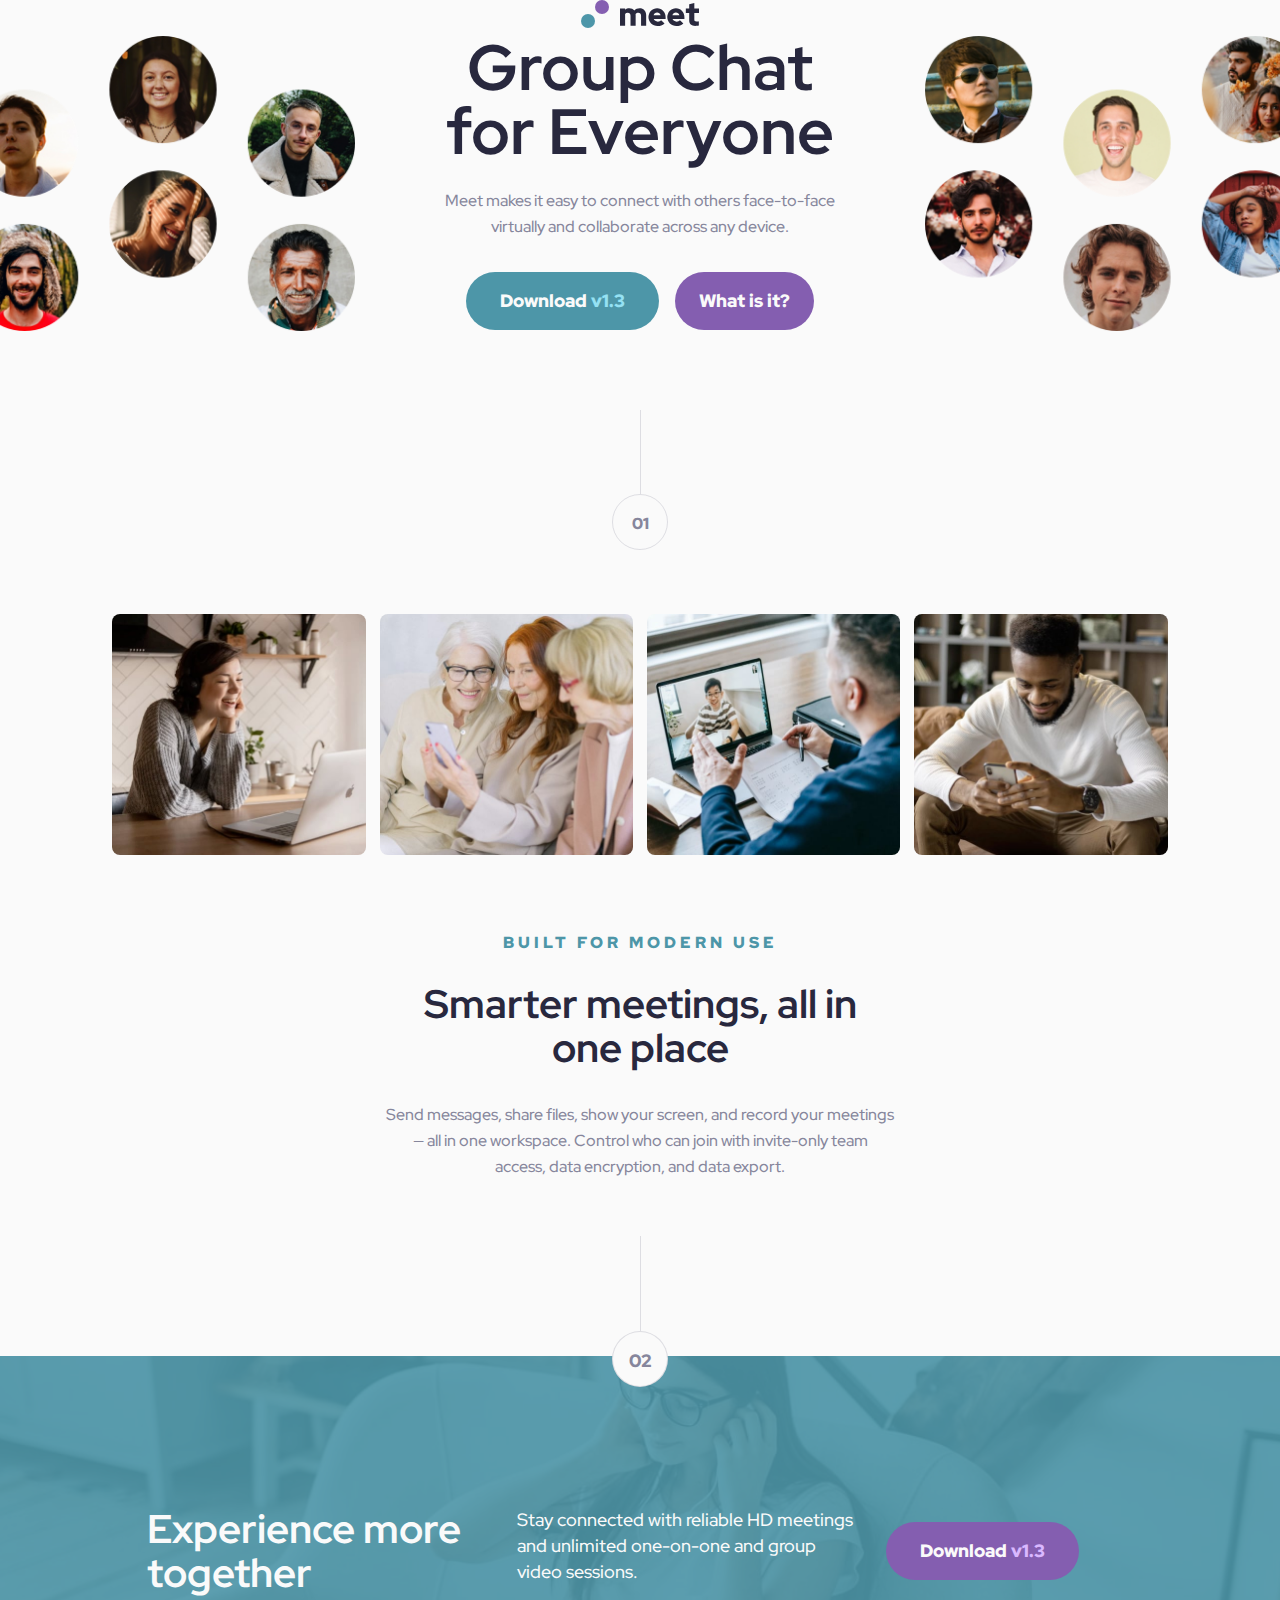
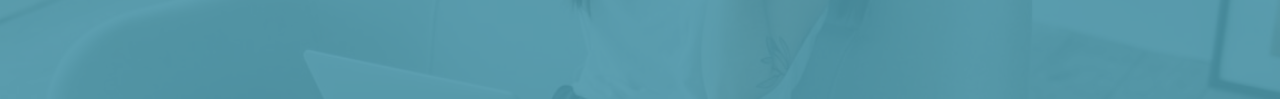
==== HTML_Dia2/index.html @ 24345205 "challenge" ====
<!DOCTYPE html>
<html lang="en">
<head>
  <meta charset="UTF-8">
  <meta content="width=device-width, initial-scale=1" name="viewport" />
  <link rel="stylesheet" href="css/main.css">
  <link rel="icon" type="image/png" sizes="32x32" href="./assets/favicon-32x32.png">

  <title>Frontend Mentor | Meet Landing Page</title>
</head>

<body>
  <header>
    <img src="assets/logo.svg" alt="meet logo" class="mainlogo">
    <div class="header-container">
      <img src="assets/image-hero-left.png" alt="faces" class="hero-left">
      <img src="assets/image-hero-right.png" alt="faces" class="hero-right">
    </div>
    <img src="assets/image-hero.png" alt="faces" class="hero-mobile">
    <div class="text-container">
      <h1>
        Group Chat
        for Everyone
      </h1>
      <p>
        Meet makes it easy to connect with others face-to-face virtually and collaborate across any device.
      </p>
    </div>
    <div class="flex-btn">
      <button class="download"> Download <span class="version">v1.3</span></button>
      <button class="about">What is it?
    </div>
  </header>
  <main class="main-content">
    <div class="line"></div>
    <div class="nro1"> 01</div>
    <div class="image-grid">
      <img src="assets/image-woman-in-videocall.jpg" alt="woman in video call" class="img1">
      <img src="assets/image-women-videochatting.jpg" alt="women video chatting" class="img2">
      <img src="assets/image-men-in-meeting.jpg" alt="man in meeting" class="img3">
      <img src="assets/image-man-texting.jpg" alt="man texting" class="img4">
    </div>
    <div class="text-container">
      <h3>Built for modern use</h3>

      <h2>Smarter meetings, all in one place</h2>

      <p>Send messages, share files, show your screen, and record your meetings — all in one
        workspace. Control who can join with invite-only team access, data encryption, and data export.</p>
    </div>
  </main>

  <footer>
    <div class="overlay"></div>
    <div class="line"></div>
    <div class="nro2">02</div>
    <div class="flex-container">
      <h2>Experience more together</h2>
      <p>Stay connected with reliable HD meetings and unlimited one-on-one and group video sessions.</p>

      <button class="download"> Download <span class="version">v1.3</span></button>
    </div>
  </footer>
</body>
</html>
---- HTML_Dia2/css/main.css ----
@import url("https://fonts.googleapis.com/css2?family=Red+Hat+Display:wght@500;900&display=swap");
* {
  padding: 0;
  margin: 0;

          box-sizing: border-box;
}

body {
  font-family: "Red Hat Display", sans-serif;
  font-weight: 500;
  line-height: 1.625rem;
  color: #86869c;
  background: #fafafa;
}

header {

  display: flex;

          flex-direction: column;
  text-align: center;
  position: relative;
  overflow-x: hidden;

          align-items: center;

          justify-content: center;
}

header .logo {
  margin: 3rem auto 6.75rem auto;
}

header .hero-mobile {
  width: 110%;
}

header .header-container {
  display: none;
}

header .text-container {
  margin-top: 3rem;
  margin-bottom: 2rem;
}

header h1 {
  color: #28283e;
  font-size: 2.5rem;
  line-height: 2.75rem;
  margin-bottom: 1.5rem;
  padding: 0 3.71rem;
}

header p {
  line-height: 1.625rem;
  font-weight: 500;
  font-size: 1rem;
  padding: 0 1.5rem;
}

header .download,
header .about {
  display: block;
  margin: 0 auto;
}

header .download {
  margin-bottom: 1rem;
}

.download,
.about {
  font-family: "Red Hat Display", sans-serif;
  font-size: 1.125rem;
  font-weight: 900;
  line-height: 1.625rem;
  color: #fafafa;
  
  transition: 0.2s ease-in-out;
  padding: 1rem 0;
  border-radius: 1.812rem;
  border: none;
  outline: none;
  cursor: pointer;
}

.download {
  background-color: #4d96a8;
  width: 12.06rem;
}

.download .version {
  color: #95e1f3;
}

.download:hover {
  background: #72c1d5;
}

.about {
  background: #845eb0;
  width: 8.687rem;
  margin-bottom: 4rem;
}

.about:hover,
footer .download:hover {
  background: #b28cde;
}

.line {
  height: 5.25em;
  width: 0.0625rem;
  margin: 0 auto;
  background: rgba(134, 134, 156, 0.25);
}

.nro1,
.nro2 {
  text-align: center;
  font-weight: 900;
  border: 0.0625rem solid rgba(134, 134, 156, 0.25);
  display: inline-block;
  padding: 1rem 1.2rem;
  border-radius: 50%;
  height: 3.5rem;
  width: 3.5rem;
}

.nro1 {
  margin-bottom: 4rem;
}
.nro2 {
  background: #fafafa;
  color: #86869c;
  padding: 1rem 1rem;
  transform: translateY(-7.5rem);
}

main {
  text-align: center;
}

main .image-grid {
  display: flex wrap;
  margin-bottom: 3.687rem;
}

main .image-grid img {
  border-radius: 0.5rem;
  width: 40%;
  margin-bottom: 0.5rem;
}

main .image-grid img:nth-child(odd) {
  margin-right: 0.5rem;
}

main .image-grid img:nth-child(even) {
  margin-left: 0.5rem;
}

main h3 {
  color: #4d96a8;
  font-size: 1rem;
  letter-spacing: 0.25rem;
  font-weight: 900;
  text-transform: uppercase;
  margin-bottom: 1.687rem;
}

main .text-container {
  padding: 0 1.5rem;
  padding-bottom: 11rem;
}

h2 {
  font-size: 2rem;
  line-height: 2.25rem;
  color: #28283e;
  margin-bottom: 2rem;
}


footer {
  position: relative;
  color: #fafafa;
  text-align: center;
  background-image: url("../assets/image-footer1.jpg");
  background-size: cover;
  padding: 0 1.5rem;
  font-size: 1.125rem;
  z-index: 1;
}

footer .line {
 transform: translateY(-7.5rem);
}

footer h2 {
  margin-top: -3.687rem;
  color: #fafafa;
}

footer p {
  margin-bottom: 2rem;
}

footer .download {
  background: #845eb0;
  margin-bottom: 4.5rem;
}

footer .download .version {
  color: #d9b8ff;
}

footer .overlay {
  position: absolute;
  z-index: -1;
  height: 100%;
  width: 100%;
  top: 0;
  left: 0;
  background: rgba(77, 150, 168, 0.9);
}

@media (min-width: 37.5rem) {
  h2 {
    font-size: 2.5rem;
    line-height: 2.75rem;
  }
  header .hero-mobile {
    width: 107%;
  }
  header .text-container {
    margin-top: 4.5rem auto 0 auto;
    width: 28.562rem;
    margin-bottom: 2rem;
  }
  header h1 {
    font-size: 3rem;
    line-height: 3rem;
    margin-bottom: 1.5rem;
  }
  header .flex-btn {

    display: flex;
    width: 21.75rem;
  
        align-content: center;
 
      
            justify-content: space-between;
    margin: 0 13.187rem 5rem 13.187rem;
  }
  header .download {

        align-self: flex-start;
    margin: 0;
  }
  header .about {
 
        align-self: flex-end;
    margin: 0;
  }
  main .image-grid {
    width: 100%;
  }
  main .image-grid img {
    width: 22%;
  }
  main .image-grid img:nth-child(odd) {
    margin-right: 0.687rem;
  }
  main .image-grid img:nth-child(even) {
    margin-left: 0rem;
    margin-right: 0.687rem;
  }
  main .image-grid img:last-child {
    margin-right: 0;
  }
  main .text-container {
    padding-left: 6.125rem;
    padding-right: 6.125rem;
    padding-bottom: 11rem;
  }
  main h2 {
    width: 27.812rem;
    margin: 0 auto 2rem auto;
  }
  footer {
    background-image: url("../assets/image-footer2.jpg");
    background-position: center;
  }
  footer h2 {
    padding: 0 9.75rem;
  }
  footer p {
    padding: 0 4rem;
  }
}

@media (min-width: 50rem) {
  header {
    display: block;
  }
  header .header-container {
    display: block;
    position: relative;
    width: 100%;
  }
  header .header-container img {
    width: 30%;
  }
  header .header-container .hero-left {
    position: absolute;
    left: -2.3%;
    top: 0;
  }
  header .header-container .hero-right {
    position: absolute;
    right: -2.3%;
    top: 0;
  }
  header .hero-mobile {
    display: none;
  }
  header .text-container {
    margin: 0 auto;
    padding: 0;
    width: 32%;
  }
  header h1 {
    font-size: 4rem;
    line-height: 4rem;
    padding: 0;
  }
  header p {
    padding: 0;
    margin-bottom: 2rem;
  }
  header .flex-btn {
    display: -webkit-box;
    display: -ms-flexbox;
    display: flex;
    margin: 0 auto;

        align-content: center;
    margin: 0 auto 5rem auto;
  }
  main .image-grid {
    width: 90%;
    margin-left: auto;
    margin-right: auto;
  }
  main h2 {
    width: auto;
    padding: 0 2rem;
  }
  main .text-container {
    padding-left: 0rem;
    padding-right: 0rem;
    margin: 0 auto;
    width: 31.75rem;
  }
  footer {
    background-image: url("../assets/image-footer.jpg");
    padding-bottom: 6.5rem;
  }
  footer .flex-container {
    text-align: left;
    display: -ms-grid;
    display: grid;

        grid-template-columns: 1fr 1fr 1fr;
    margin: 0 10%;
    width: 90%;
  }
  footer .flex-container h2 {
    margin: 0;
    padding: 0;
  }
  footer .flex-container p {
    padding: 0;
    max-width: 21.5rem;
    margin: 0;
  }
  footer .flex-container .download {
    height: 3.625rem;
   
        align-self: center;
    margin: 0;
  }
}

@media (max-width: 57.5rem) {
  header h1 {
    font-size: 2.5rem;
    line-height: 2.75rem;
  }
}

@media (max-width: 75rem) {
  footer p {
    margin-right: 1rem;
    margin-left: 1rem;
  }
}
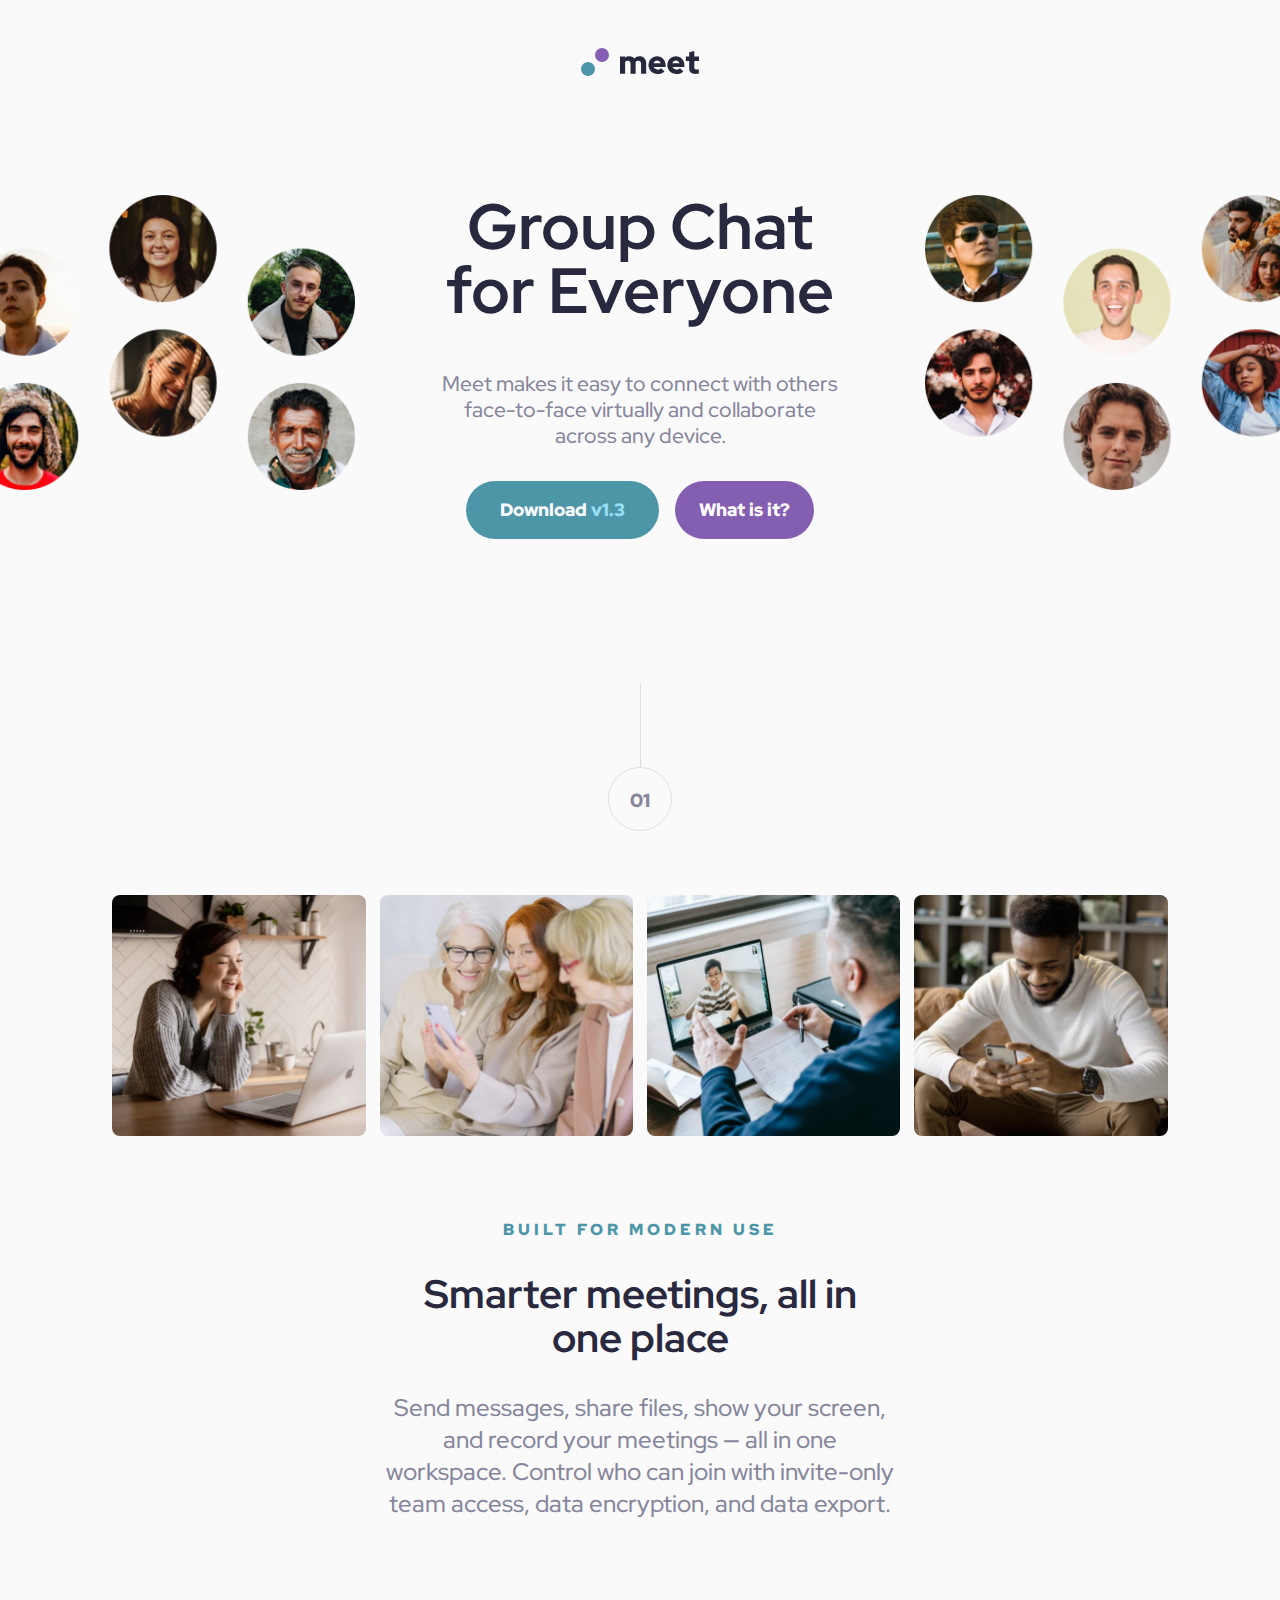
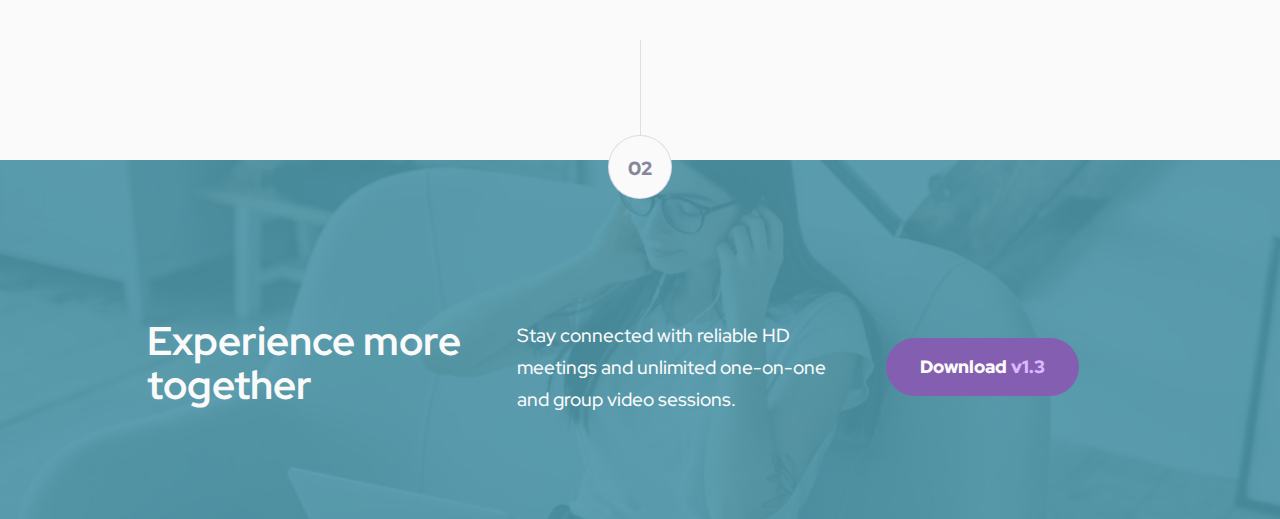
==== commit e9e00a9a: "updates" ====
--- a/HTML_Dia2/index.html
+++ b/HTML_Dia2/index.html
@@ -11,7 +11,7 @@
 
 <body>
   <header>
-    <img src="assets/logo.svg" alt="meet logo" class="mainlogo">
+    <img src="assets/logo.svg" alt="meet logo" class="logo">
     <div class="header-container">
       <img src="assets/image-hero-left.png" alt="faces" class="hero-left">
       <img src="assets/image-hero-right.png" alt="faces" class="hero-right">
@@ -23,7 +23,9 @@
         for Everyone
       </h1>
       <p>
-        Meet makes it easy to connect with others face-to-face virtually and collaborate across any device.
+        Meet makes it easy to connect with others
+         face-to-face virtually and collaborate across
+          any device.
       </p>
     </div>
     <div class="flex-btn">
--- a/HTML_Dia2/css/main.css
+++ b/HTML_Dia2/css/main.css
@@ -9,7 +9,7 @@
 body {
   font-family: "Red Hat Display", sans-serif;
   font-weight: 500;
-  line-height: 1.625rem;
+  line-height: 2rem;
   color: #86869c;
   background: #fafafa;
 }
@@ -47,8 +47,8 @@
 
 header h1 {
   color: #28283e;
-  font-size: 2.5rem;
-  line-height: 2.75rem;
+  font-size: 5rem;
+  line-height: 3rem;
   margin-bottom: 1.5rem;
   padding: 0 3.71rem;
 }
@@ -56,8 +56,9 @@
 header p {
   line-height: 1.625rem;
   font-weight: 500;
-  font-size: 1rem;
+  font-size: 1.3rem;
   padding: 0 1.5rem;
+  margin-top: 3rem;
 }
 
 header .download,
@@ -114,6 +115,7 @@
   height: 5.25em;
   width: 0.0625rem;
   margin: 0 auto;
+  margin-top:4rem;
   background: rgba(134, 134, 156, 0.25);
 }
 
@@ -125,8 +127,9 @@
   display: inline-block;
   padding: 1rem 1.2rem;
   border-radius: 50%;
-  height: 3.5rem;
-  width: 3.5rem;
+  height: 4rem;
+  width: 4rem;
+  font-size: 1.2rem;
 }
 
 .nro1 {
@@ -155,11 +158,11 @@
 }
 
 main .image-grid img:nth-child(odd) {
-  margin-right: 0.5rem;
+  margin-right: 1rem;
 }
 
 main .image-grid img:nth-child(even) {
-  margin-left: 0.5rem;
+  margin-left: 1rem;
 }
 
 main h3 {
@@ -174,6 +177,8 @@
 main .text-container {
   padding: 0 1.5rem;
   padding-bottom: 11rem;
+  font-size: 1.5rem;
+  
 }
 
 h2 {
@@ -206,6 +211,7 @@
 
 footer p {
   margin-bottom: 2rem;
+  font-size: 1.2rem;
 }
 
 footer .download {
@@ -398,14 +404,14 @@
 
 @media (max-width: 57.5rem) {
   header h1 {
-    font-size: 2.5rem;
-    line-height: 2.75rem;
+    font-size: 3rem;
+    line-height: 2.40rem;
   }
 }
 
 @media (max-width: 75rem) {
   footer p {
-    margin-right: 1rem;
-    margin-left: 1rem;
-  }
-}
+    margin-right: 3rem;
+    margin-left: 3rem;
+  }
+}
